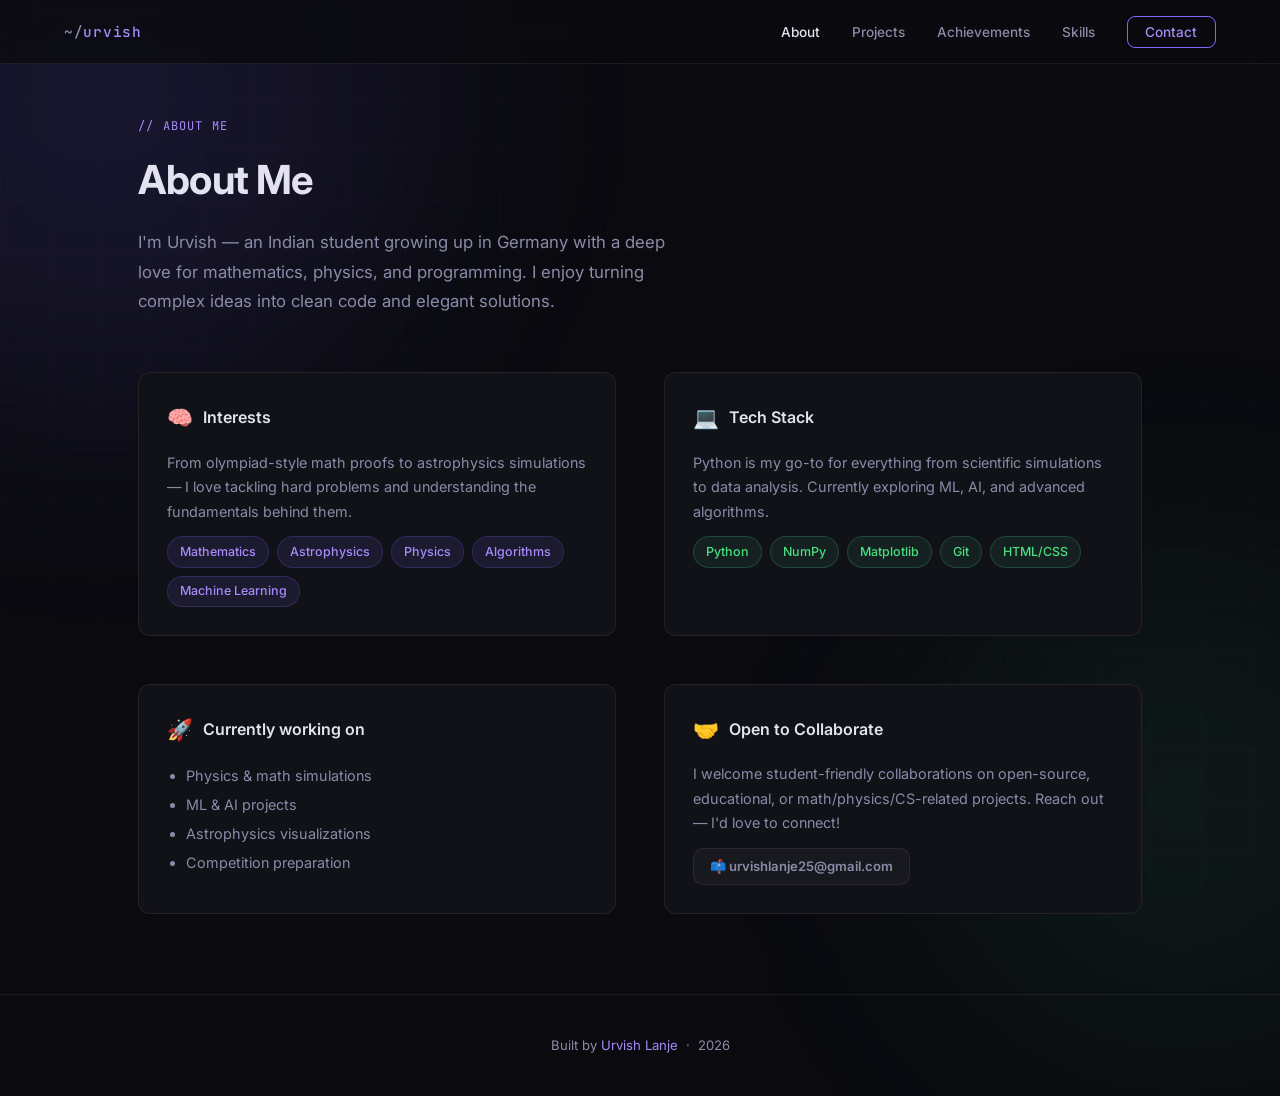
==== about.html @ c0901c8e "Split index.html into multiple pages and add internal navigation for SEO and crawlability Co-authore" ====
<!DOCTYPE html>
<html lang="en">
<head>
  <meta charset="UTF-8" />
  <meta name="viewport" content="width=device-width, initial-scale=1.0" />
  <title>About Me — Urvish Lanje</title>
  <meta name="description" content="Learn about Urvish Lanje — student, developer, and astrophysics enthusiast based in Germany." />
  <meta name="robots" content="index, follow" />
  <meta name="author" content="Urvish Lanje" />
  <link rel="canonical" href="https://devnull-bootloader.github.io/about.html" />
  <!-- Open Graph -->
  <meta property="og:type" content="website" />
  <meta property="og:url" content="https://devnull-bootloader.github.io/about.html" />
  <meta property="og:title" content="About Me — Urvish Lanje" />
  <meta property="og:description" content="Learn about Urvish Lanje — student, developer, and astrophysics enthusiast based in Germany." />
  <meta property="og:site_name" content="Urvish Lanje" />
  <!-- Twitter Card -->
  <meta name="twitter:card" content="summary" />
  <meta name="twitter:title" content="About Me — Urvish Lanje" />
  <meta name="twitter:description" content="Learn about Urvish Lanje — student, developer, and astrophysics enthusiast based in Germany." />
  <link rel="preconnect" href="https://fonts.googleapis.com" />
  <link rel="preconnect" href="https://fonts.gstatic.com" crossorigin />
  <link href="https://fonts.googleapis.com/css2?family=Inter:wght@300;400;500;600;700&family=JetBrains+Mono:wght@400;500&display=swap" rel="stylesheet" />
  <link rel="stylesheet" href="/style.css" />
</head>
<body>

  <!-- Background decorations -->
  <div class="bg-grid" aria-hidden="true"></div>
  <div class="bg-orb bg-orb-1" aria-hidden="true"></div>
  <div class="bg-orb bg-orb-2" aria-hidden="true"></div>

  <!-- Navigation -->
  <nav>
    <a href="/" class="nav-logo"><span>~/</span>urvish</a>
    <ul class="nav-links">
      <li><a href="/about.html" class="nav-active">About</a></li>
      <li><a href="/projects.html">Projects</a></li>
      <li><a href="/achievements.html">Achievements</a></li>
      <li><a href="/skills.html">Skills</a></li>
      <li><a href="/contact.html" class="nav-cta">Contact</a></li>
    </ul>
  </nav>

  <main>
    <section id="about">
      <span class="section-tag">// about me</span>
      <h1 class="section-title">About Me</h1>
      <p class="section-desc">
        I'm Urvish — an Indian student growing up in Germany with a deep love for
        mathematics, physics, and programming. I enjoy turning complex ideas into
        clean code and elegant solutions.
      </p>

      <div class="about-grid">
        <div class="about-card reveal">
          <h3><span class="card-icon" aria-hidden="true">🧠</span> Interests</h3>
          <p style="font-size:.9rem; color:var(--text-dim); line-height:1.7;">
            From olympiad-style math proofs to astrophysics simulations — I love
            tackling hard problems and understanding the fundamentals behind them.
          </p>
          <div class="tag-list">
            <span class="tag">Mathematics</span>
            <span class="tag">Astrophysics</span>
            <span class="tag">Physics</span>
            <span class="tag">Algorithms</span>
            <span class="tag">Machine Learning</span>
          </div>
        </div>

        <div class="about-card reveal">
          <h3><span class="card-icon" aria-hidden="true">💻</span> Tech Stack</h3>
          <p style="font-size:.9rem; color:var(--text-dim); line-height:1.7;">
            Python is my go-to for everything from scientific simulations to data
            analysis. Currently exploring ML, AI, and advanced algorithms.
          </p>
          <div class="tag-list">
            <span class="tag green">Python</span>
            <span class="tag green">NumPy</span>
            <span class="tag green">Matplotlib</span>
            <span class="tag green">Git</span>
            <span class="tag green">HTML/CSS</span>
          </div>
        </div>

        <div class="about-card reveal">
          <h3><span class="card-icon" aria-hidden="true">🚀</span> Currently working on</h3>
          <ul style="font-size:.9rem; color:var(--text-dim); line-height:2; padding-left:1.2rem;">
            <li>Physics &amp; math simulations</li>
            <li>ML &amp; AI projects</li>
            <li>Astrophysics visualizations</li>
            <li>Competition preparation</li>
          </ul>
        </div>

        <div class="about-card reveal">
          <h3><span class="card-icon" aria-hidden="true">🤝</span> Open to Collaborate</h3>
          <p style="font-size:.9rem; color:var(--text-dim); line-height:1.7;">
            I welcome student-friendly collaborations on open-source, educational,
            or math/physics/CS-related projects. Reach out — I'd love to connect!
          </p>
          <div style="margin-top:.75rem;">
            <a href="mailto:urvishlanje25@gmail.com" class="btn btn-ghost" style="font-size:.82rem; padding:.45rem 1rem;">
              📫 urvishlanje25@gmail.com
            </a>
          </div>
        </div>
      </div>
    </section>
  </main>

  <footer>
    <p>Built by <a href="https://github.com/devNull-bootloader">Urvish Lanje</a> &nbsp;·&nbsp; 2026</p>
  </footer>

  <script>
    const observer = new IntersectionObserver(
      (entries) => entries.forEach(e => {
        if (e.isIntersecting) {
          e.target.classList.add('visible');
          observer.unobserve(e.target);
        }
      }),
      { threshold: 0.1, rootMargin: '0px 0px -40px 0px' }
    );
    document.querySelectorAll('.reveal').forEach(el => observer.observe(el));
  </script>

</body>
</html>
---- style.css ----
/* ── Reset & Variables ─────────────────────────────── */
*, *::before, *::after { box-sizing: border-box; margin: 0; padding: 0; }

:root {
  --bg:        #0a0a0f;
  --bg2:       #111118;
  --bg3:       #16161f;
  --border:    rgba(255,255,255,.07);
  --accent:    #7c6aff;
  --accent2:   #a78bfa;
  --text:      #e2e2f0;
  --text-dim:  #8b8ba8;
  --green:     #4ade80;
  --radius:    12px;
  --transition: .25s cubic-bezier(.4,0,.2,1);
}

html { scroll-behavior: smooth; }

body {
  font-family: 'Inter', sans-serif;
  background: var(--bg);
  color: var(--text);
  line-height: 1.6;
  overflow-x: hidden;
}

a { color: inherit; text-decoration: none; }

/* ── Animated Background ───────────────────────────── */
.bg-grid {
  position: fixed; inset: 0; z-index: 0;
  background-image:
    linear-gradient(rgba(124,106,255,.03) 1px, transparent 1px),
    linear-gradient(90deg, rgba(124,106,255,.03) 1px, transparent 1px);
  background-size: 50px 50px;
  pointer-events: none;
}

.bg-orb {
  position: fixed; border-radius: 50%;
  filter: blur(120px); pointer-events: none; z-index: 0;
}
.bg-orb-1 {
  width: 600px; height: 600px;
  background: rgba(124,106,255,.12);
  top: -200px; left: -200px;
}
.bg-orb-2 {
  width: 500px; height: 500px;
  background: rgba(74,222,128,.07);
  bottom: -150px; right: -150px;
}

/* ── Navigation ────────────────────────────────────── */
nav {
  position: fixed; top: 0; left: 0; right: 0; z-index: 100;
  display: flex; align-items: center; justify-content: space-between;
  padding: 0 clamp(1.5rem, 5vw, 4rem);
  height: 64px;
  background: rgba(10,10,15,.8);
  backdrop-filter: blur(16px);
  border-bottom: 1px solid var(--border);
}

.nav-logo {
  font-family: 'JetBrains Mono', monospace;
  font-weight: 500;
  font-size: .9rem;
  color: var(--accent2);
  letter-spacing: .05em;
}
.nav-logo span { color: var(--text-dim); }

.nav-links {
  display: flex; gap: 2rem; list-style: none;
}
.nav-links a {
  font-size: .85rem; font-weight: 500;
  color: var(--text-dim);
  transition: color var(--transition);
}
.nav-links a:hover,
.nav-links a.nav-active { color: var(--text); }

.nav-cta {
  font-size: .85rem; font-weight: 600;
  padding: .45rem 1.1rem;
  border: 1px solid var(--accent);
  border-radius: 8px;
  color: var(--accent2) !important;
  transition: background var(--transition), color var(--transition) !important;
}
.nav-cta:hover,
.nav-cta.nav-active {
  background: var(--accent) !important;
  color: #fff !important;
}

/* ── Main wrapper ──────────────────────────────────── */
main { position: relative; z-index: 1; }

section {
  width: 100%;
  max-width: 1100px;
  margin: 0 auto;
  padding: 7rem clamp(1.5rem, 5vw, 3rem);
}

/* ── Hero ──────────────────────────────────────────── */
#hero {
  min-height: 100vh;
  display: flex; flex-direction: column;
  justify-content: center;
  padding-top: 10rem;
}

.hero-badge {
  display: inline-flex; align-items: center; gap: .5rem;
  font-family: 'JetBrains Mono', monospace;
  font-size: .78rem;
  color: var(--accent2);
  background: rgba(124,106,255,.1);
  border: 1px solid rgba(124,106,255,.25);
  border-radius: 999px;
  padding: .35rem .9rem;
  margin-bottom: 1.5rem;
}
.hero-badge::before {
  content: '';
  width: 7px; height: 7px;
  background: var(--green);
  border-radius: 50%;
  box-shadow: 0 0 6px var(--green);
  animation: pulse 2s infinite;
}
@keyframes pulse {
  0%,100% { opacity: 1; } 50% { opacity: .4; }
}

.hero-name {
  font-size: clamp(3rem, 8vw, 5.5rem);
  font-weight: 700;
  letter-spacing: -.03em;
  line-height: 1.05;
  margin-bottom: .5rem;
}
.hero-name .accent { color: var(--accent2); }

.hero-title {
  font-size: clamp(1.1rem, 3vw, 1.5rem);
  font-weight: 400;
  color: var(--text-dim);
  margin-bottom: 1.6rem;
}

.hero-desc {
  max-width: 560px;
  font-size: 1.05rem;
  color: var(--text-dim);
  margin-bottom: 2.5rem;
  line-height: 1.75;
}

.hero-buttons {
  display: flex; flex-wrap: wrap; gap: 1rem;
}

.btn {
  display: inline-flex; align-items: center; gap: .5rem;
  font-size: .9rem; font-weight: 600;
  padding: .75rem 1.6rem;
  border-radius: 10px;
  transition: all var(--transition);
  cursor: pointer;
}
.btn-primary {
  background: var(--accent);
  color: #fff;
  box-shadow: 0 0 30px rgba(124,106,255,.3);
}
.btn-primary:hover {
  background: var(--accent2);
  box-shadow: 0 0 45px rgba(124,106,255,.5);
  transform: translateY(-2px);
}
.btn-ghost {
  border: 1px solid var(--border);
  color: var(--text-dim);
  background: rgba(255,255,255,.03);
}
.btn-ghost:hover {
  border-color: var(--accent);
  color: var(--text);
  transform: translateY(-2px);
}

.hero-stats {
  display: flex; flex-wrap: wrap; gap: 2.5rem;
  margin-top: 4rem;
  padding-top: 3rem;
  border-top: 1px solid var(--border);
}
.stat-value {
  font-size: 2rem; font-weight: 700;
  color: var(--accent2);
  line-height: 1;
}
.stat-label {
  font-size: .8rem; color: var(--text-dim);
  margin-top: .25rem; letter-spacing: .05em;
  text-transform: uppercase;
}

/* ── Section headers ───────────────────────────────── */
.section-tag {
  display: inline-block;
  font-family: 'JetBrains Mono', monospace;
  font-size: .75rem;
  color: var(--accent2);
  letter-spacing: .1em;
  text-transform: uppercase;
  margin-bottom: .75rem;
}
.section-title {
  font-size: clamp(1.75rem, 4vw, 2.5rem);
  font-weight: 700;
  letter-spacing: -.02em;
  margin-bottom: 1rem;
}
.section-desc {
  font-size: 1.05rem;
  color: var(--text-dim);
  max-width: 540px;
  line-height: 1.75;
}

/* ── About ─────────────────────────────────────────── */
#about { padding-bottom: 5rem; }

.about-grid {
  display: grid;
  grid-template-columns: 1fr 1fr;
  gap: 3rem;
  margin-top: 3.5rem;
}

.about-card {
  background: var(--bg2);
  border: 1px solid var(--border);
  border-radius: var(--radius);
  padding: 1.75rem;
  transition: border-color var(--transition), transform var(--transition);
}
.about-card:hover {
  border-color: rgba(124,106,255,.35);
  transform: translateY(-4px);
}
.about-card h3 {
  font-size: 1rem; font-weight: 600;
  margin-bottom: 1rem;
  display: flex; align-items: center; gap: .6rem;
}
.card-icon {
  font-size: 1.3rem;
}
.tag-list {
  display: flex; flex-wrap: wrap; gap: .5rem;
  margin-top: .75rem;
}
.tag {
  font-size: .78rem; font-weight: 500;
  padding: .3rem .75rem;
  background: rgba(124,106,255,.1);
  border: 1px solid rgba(124,106,255,.2);
  border-radius: 999px;
  color: var(--accent2);
}
.tag.green {
  background: rgba(74,222,128,.08);
  border-color: rgba(74,222,128,.2);
  color: var(--green);
}

/* ── Projects ──────────────────────────────────────── */
#projects { background: var(--bg2); max-width: 100%; padding: 7rem 0; }
#projects .inner {
  max-width: 1100px; margin: 0 auto;
  padding: 0 clamp(1.5rem, 5vw, 3rem);
}

.projects-grid {
  display: grid;
  grid-template-columns: repeat(auto-fill, minmax(320px, 1fr));
  gap: 1.5rem;
  margin-top: 3rem;
}

.project-card {
  background: var(--bg3);
  border: 1px solid var(--border);
  border-radius: var(--radius);
  padding: 1.75rem;
  display: flex; flex-direction: column;
  gap: .75rem;
  transition: border-color var(--transition), transform var(--transition), box-shadow var(--transition);
  position: relative;
  overflow: hidden;
}
.project-card::before {
  content: '';
  position: absolute; inset: 0;
  background: linear-gradient(135deg, rgba(124,106,255,.04), transparent 60%);
  pointer-events: none;
}
.project-card:hover {
  border-color: rgba(124,106,255,.4);
  transform: translateY(-5px);
  box-shadow: 0 20px 40px rgba(0,0,0,.4);
}

.project-header {
  display: flex; align-items: flex-start; justify-content: space-between;
}
.project-name {
  font-size: 1.05rem; font-weight: 600;
  color: var(--text);
}
.project-link-icon {
  opacity: .4; font-size: 1.1rem;
  transition: opacity var(--transition);
}
.project-card:hover .project-link-icon { opacity: 1; }

.project-desc {
  font-size: .88rem;
  color: var(--text-dim);
  line-height: 1.65;
  flex: 1;
}

.project-footer {
  display: flex; align-items: center; justify-content: space-between;
  margin-top: .25rem;
}
.project-lang {
  display: flex; align-items: center; gap: .4rem;
  font-size: .8rem; color: var(--text-dim);
}
.lang-dot {
  width: 10px; height: 10px; border-radius: 50%;
  flex-shrink: 0;
}
.lang-python { background: #3572A5; }
.lang-html   { background: #e34c26; }
.lang-shortcuts   { background: #35a558; }

.project-stars {
  font-size: .8rem; color: var(--text-dim);
  display: flex; align-items: center; gap: .3rem;
}

/* ── Achievements ──────────────────────────────────── */
#achievements { }

.achievements-list {
  display: flex; flex-direction: column; gap: 1rem;
  margin-top: 3rem;
}

.achievement-item {
  display: grid;
  grid-template-columns: auto 1fr auto;
  align-items: center;
  gap: 1.5rem;
  background: var(--bg2);
  border: 1px solid var(--border);
  border-radius: var(--radius);
  padding: 1.4rem 1.75rem;
  transition: border-color var(--transition), transform var(--transition);
}
.achievement-item:hover {
  border-color: rgba(124,106,255,.35);
  transform: translateX(4px);
}

.achievement-icon {
  font-size: 1.6rem;
  width: 2.5rem; text-align: center;
}

.achievement-title {
  font-weight: 600; font-size: .97rem;
  margin-bottom: .2rem;
}
.achievement-desc {
  font-size: .83rem; color: var(--text-dim);
}

.achievement-badge {
  font-size: .75rem; font-weight: 600;
  padding: .3rem .8rem;
  border-radius: 999px;
  white-space: nowrap;
}
.badge-gold   { background: rgba(250,204,21,.12); color: #fbbf24; border: 1px solid rgba(251,191,36,.2); }
.badge-silver { background: rgba(148,163,184,.12); color: #94a3b8; border: 1px solid rgba(148,163,184,.2); }
.badge-blue   { background: rgba(96,165,250,.12);  color: #60a5fa; border: 1px solid rgba(96,165,250,.2); }

/* ── Skills ────────────────────────────────────────── */
#skills { background: var(--bg2); max-width: 100%; padding: 7rem 0; }
#skills .inner {
  max-width: 1100px; margin: 0 auto;
  padding: 0 clamp(1.5rem, 5vw, 3rem);
}

.skills-grid {
  display: grid;
  grid-template-columns: repeat(auto-fill, minmax(200px, 1fr));
  gap: 1rem;
  margin-top: 3rem;
}

.skill-card {
  background: var(--bg3);
  border: 1px solid var(--border);
  border-radius: var(--radius);
  padding: 1.25rem 1.5rem;
  text-align: center;
  transition: border-color var(--transition), transform var(--transition);
}
.skill-card:hover {
  border-color: rgba(124,106,255,.35);
  transform: translateY(-3px);
}
.skill-icon { font-size: 1.8rem; margin-bottom: .5rem; }
.skill-name { font-size: .9rem; font-weight: 600; }
.skill-level { font-size: .75rem; color: var(--text-dim); margin-top: .2rem; }

/* ── Contact ───────────────────────────────────────── */
#contact { text-align: center; }

.contact-wrapper {
  margin-top: 3rem;
  background: var(--bg2);
  border: 1px solid var(--border);
  border-radius: 20px;
  padding: 3.5rem;
  position: relative;
  overflow: hidden;
}
.contact-wrapper::before {
  content: '';
  position: absolute; inset: 0;
  background: radial-gradient(circle at 50% 0%, rgba(124,106,255,.12), transparent 70%);
  pointer-events: none;
}

.contact-links {
  display: flex; flex-wrap: wrap; gap: 1rem;
  justify-content: center;
  margin-top: 2rem;
}

.contact-link {
  display: flex; align-items: center; gap: .6rem;
  font-size: .9rem; font-weight: 500;
  padding: .7rem 1.4rem;
  background: var(--bg3);
  border: 1px solid var(--border);
  border-radius: 10px;
  color: var(--text-dim);
  transition: all var(--transition);
}
.contact-link:hover {
  border-color: var(--accent);
  color: var(--text);
  transform: translateY(-2px);
}

/* ── Footer ────────────────────────────────────────── */
footer {
  text-align: center;
  padding: 2.5rem 1.5rem;
  border-top: 1px solid var(--border);
  color: var(--text-dim);
  font-size: .82rem;
  position: relative; z-index: 1;
}
footer a { color: var(--accent2); }
footer a:hover { text-decoration: underline; }

/* ── Divider ───────────────────────────────────────── */
.divider {
  width: 100%; height: 1px;
  background: var(--border);
  position: relative; z-index: 1;
}

/* ── Scroll reveal ─────────────────────────────────── */
.reveal {
  opacity: 0;
  transform: translateY(24px);
  transition: opacity .65s ease, transform .65s ease;
}
.reveal.visible {
  opacity: 1;
  transform: translateY(0);
}

/* ── Navigation Cards (index.html explore section) ── */
.nav-cards {
  display: grid;
  grid-template-columns: repeat(auto-fill, minmax(200px, 1fr));
  gap: 1.5rem;
  margin-top: 3rem;
}

.nav-card {
  display: flex;
  flex-direction: column;
  align-items: flex-start;
  gap: .75rem;
  background: var(--bg2);
  border: 1px solid var(--border);
  border-radius: var(--radius);
  padding: 1.75rem;
  transition: border-color var(--transition), transform var(--transition), box-shadow var(--transition);
  color: var(--text);
  text-decoration: none;
}
.nav-card:hover {
  border-color: rgba(124,106,255,.4);
  transform: translateY(-5px);
  box-shadow: 0 20px 40px rgba(0,0,0,.4);
}
.nav-card-icon { font-size: 2rem; }
.nav-card-title { font-size: 1.1rem; font-weight: 700; }
.nav-card-desc { font-size: .85rem; color: var(--text-dim); }

/* ── Responsive ────────────────────────────────────── */
@media (max-width: 768px) {
  .nav-links { display: none; }
  .about-grid { grid-template-columns: 1fr; }
  .achievement-item { grid-template-columns: auto 1fr; }
  .achievement-badge { display: none; }
  .contact-wrapper { padding: 2rem 1.5rem; }
}
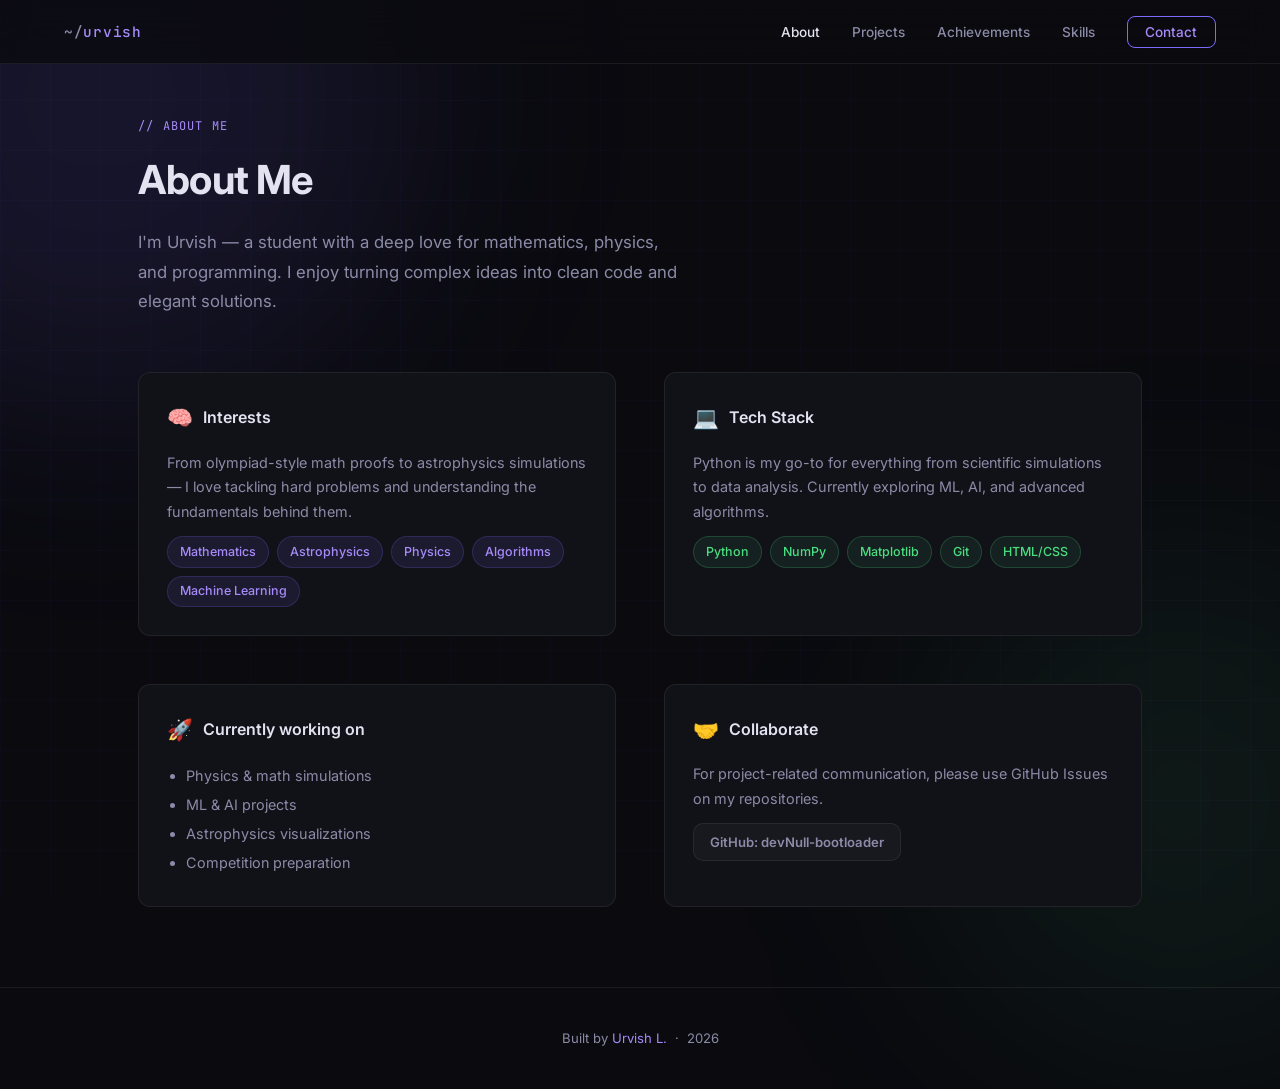
==== commit 7c903ccc: "Remove sensitive personal information from website Agent-Logs-Url: https://github.com/devNull-bootlo" ====
--- a/about.html
+++ b/about.html
@@ -3,24 +3,28 @@
 <head>
   <meta charset="UTF-8" />
   <meta name="viewport" content="width=device-width, initial-scale=1.0" />
-  <title>About Me — Urvish Lanje</title>
-  <meta name="description" content="Learn about Urvish Lanje — student, developer, and astrophysics enthusiast based in Germany." />
+  <title>About Me — Urvish L.</title>
+  <meta name="description" content="Learn about Urvish L. — student, developer, and astrophysics enthusiast." />
   <meta name="robots" content="index, follow" />
-  <meta name="author" content="Urvish Lanje" />
+  <meta name="author" content="Urvish L." />
   <link rel="canonical" href="https://devnull-bootloader.github.io/about.html" />
   <!-- Open Graph -->
   <meta property="og:type" content="website" />
   <meta property="og:url" content="https://devnull-bootloader.github.io/about.html" />
-  <meta property="og:title" content="About Me — Urvish Lanje" />
-  <meta property="og:description" content="Learn about Urvish Lanje — student, developer, and astrophysics enthusiast based in Germany." />
-  <meta property="og:site_name" content="Urvish Lanje" />
+  <meta property="og:title" content="About Me — Urvish L." />
+  <meta property="og:description" content="Learn about Urvish L. — student, developer, and astrophysics enthusiast." />
+  <meta property="og:site_name" content="Urvish L." />
   <!-- Twitter Card -->
   <meta name="twitter:card" content="summary" />
-  <meta name="twitter:title" content="About Me — Urvish Lanje" />
-  <meta name="twitter:description" content="Learn about Urvish Lanje — student, developer, and astrophysics enthusiast based in Germany." />
+  <meta name="twitter:title" content="About Me — Urvish L." />
+  <meta name="twitter:description" content="Learn about Urvish L. — student, developer, and astrophysics enthusiast." />
   <link rel="preconnect" href="https://fonts.googleapis.com" />
   <link rel="preconnect" href="https://fonts.gstatic.com" crossorigin />
   <link href="https://fonts.googleapis.com/css2?family=Inter:wght@300;400;500;600;700&family=JetBrains+Mono:wght@400;500&display=swap" rel="stylesheet" />
+  <!-- Favicons -->
+  <link rel="icon" type="image/x-icon" href="/assets/icons/favicon.ico" />
+  <link rel="icon" type="image/png" sizes="512x512" href="/assets/icons/favicon.png" />
+  <link rel="apple-touch-icon" sizes="180x180" href="/assets/icons/apple-touch-icon.png" />
   <link rel="stylesheet" href="/style.css" />
 </head>
 <body>
@@ -47,7 +51,7 @@
       <span class="section-tag">// about me</span>
       <h1 class="section-title">About Me</h1>
       <p class="section-desc">
-        I'm Urvish — an Indian student growing up in Germany with a deep love for
+        I'm Urvish — a student with a deep love for
         mathematics, physics, and programming. I enjoy turning complex ideas into
         clean code and elegant solutions.
       </p>
@@ -94,14 +98,13 @@
         </div>
 
         <div class="about-card reveal">
-          <h3><span class="card-icon" aria-hidden="true">🤝</span> Open to Collaborate</h3>
+          <h3><span class="card-icon" aria-hidden="true">🤝</span> Collaborate</h3>
           <p style="font-size:.9rem; color:var(--text-dim); line-height:1.7;">
-            I welcome student-friendly collaborations on open-source, educational,
-            or math/physics/CS-related projects. Reach out — I'd love to connect!
+            For project-related communication, please use GitHub Issues on my repositories.
           </p>
           <div style="margin-top:.75rem;">
-            <a href="mailto:urvishlanje25@gmail.com" class="btn btn-ghost" style="font-size:.82rem; padding:.45rem 1rem;">
-              📫 urvishlanje25@gmail.com
+            <a href="https://github.com/devNull-bootloader" target="_blank" rel="noopener" class="btn btn-ghost" style="font-size:.82rem; padding:.45rem 1rem;">
+              GitHub: devNull-bootloader
             </a>
           </div>
         </div>
@@ -110,7 +113,7 @@
   </main>
 
   <footer>
-    <p>Built by <a href="https://github.com/devNull-bootloader">Urvish Lanje</a> &nbsp;·&nbsp; 2026</p>
+    <p>Built by <a href="https://github.com/devNull-bootloader">Urvish L.</a> &nbsp;·&nbsp; 2026</p>
   </footer>
 
   <script>
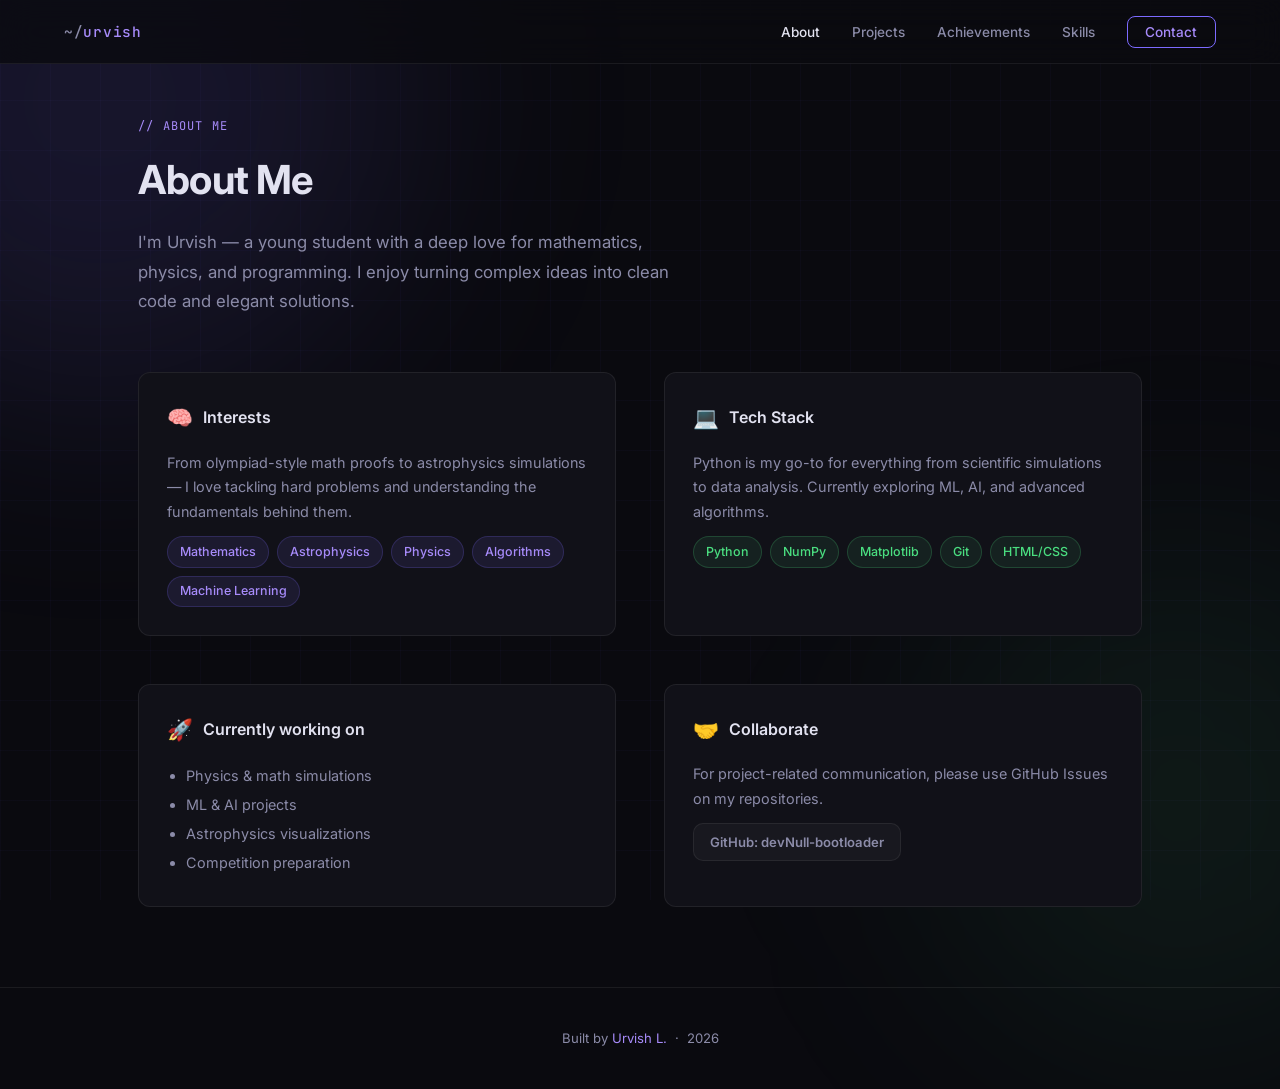
==== commit 5a2833e5: "Add "young" descriptor to hero subtitle and about intro Agent-Logs-Url: https://github.com/devNull-b" ====
--- a/about.html
+++ b/about.html
@@ -51,7 +51,7 @@
       <span class="section-tag">// about me</span>
       <h1 class="section-title">About Me</h1>
       <p class="section-desc">
-        I'm Urvish — a student with a deep love for
+        I'm Urvish — a young student with a deep love for
         mathematics, physics, and programming. I enjoy turning complex ideas into
         clean code and elegant solutions.
       </p>
